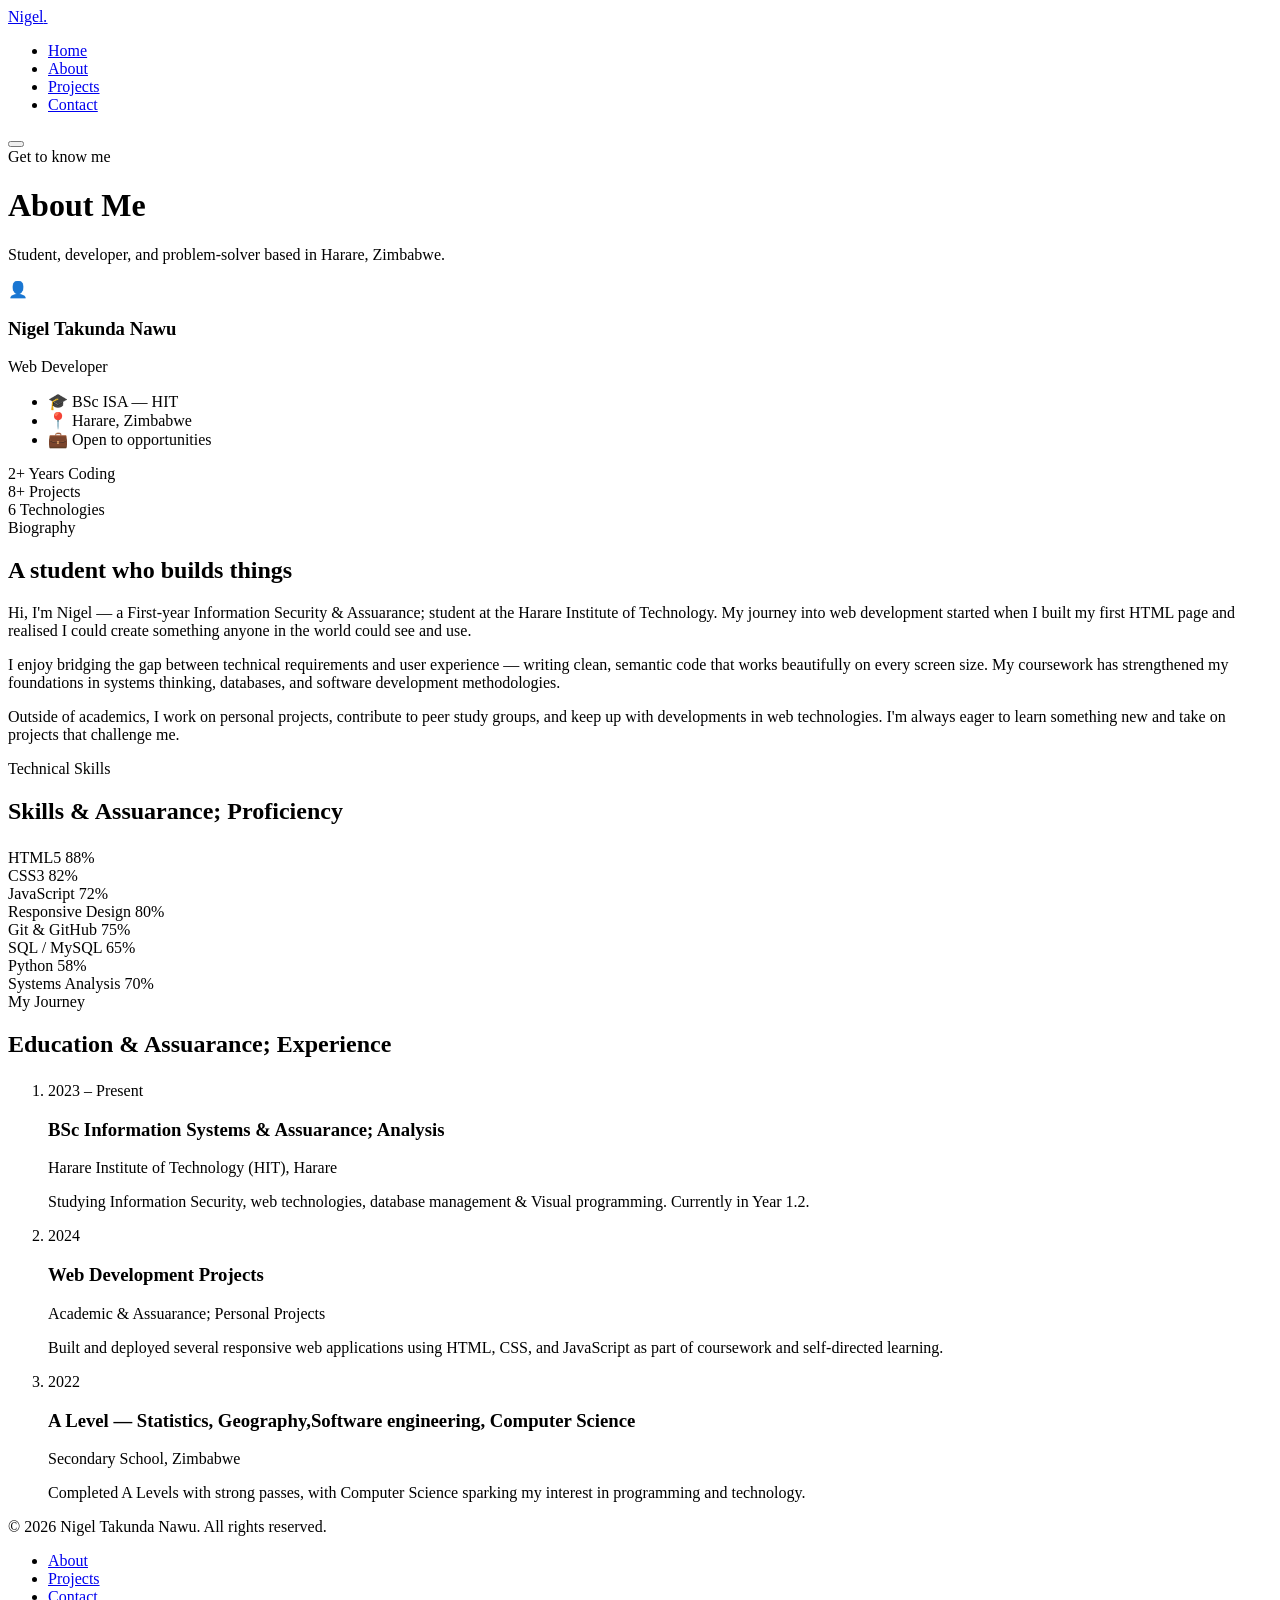
==== about.html @ 2d56179e "Add files via upload" ====
<!DOCTYPE html>
<html lang="en">
<head>
  <meta charset="UTF-8" />
  <meta name="viewport" content="width=device-width, initial-scale=1.0" />
  <meta name="description" content="About Nigel Takunda Nawu — biography, skills, education and experience." />
  <title>About | Nigel Takunda Nawu</title>

  <link rel="preconnect" href="https://fonts.googleapis.com" />
  <link rel="preconnect" href="https://fonts.gstatic.com" crossorigin />
  <link href="https://fonts.googleapis.com/css2?family=Cormorant+Garamond:wght@600;700&family=Mulish:wght@400;600;700;800&family=IBM+Plex+Mono:wght@400;500&display=swap" rel="stylesheet" />

  <!-- External CSS stylesheet -->
  <link rel="stylesheet" href="css/style.css" />
</head>
<body>

  <!-- ===================== NAVIGATION ===================== -->
  <nav class="navbar" id="navbar" aria-label="Main navigation">
    <div class="container">
      <a href="index.html" class="nav-logo">Nigel<em>.</em></a>

      <ul class="nav-links" id="navLinks" role="list">
        <li><a href="index.html">Home</a></li>
        <li><a href="about.html" class="active" aria-current="page">About</a></li>
        <li><a href="projects.html">Projects</a></li>
        <li><a href="contact.html">Contact</a></li>
      </ul>

      <button class="nav-toggle" id="navToggle"
              aria-label="Toggle navigation menu"
              aria-expanded="false"
              aria-controls="navLinks">
        <span></span><span></span><span></span>
      </button>
    </div>
  </nav>

  <!-- ===================== PAGE HEADER ===================== -->
  <header class="page-header" aria-labelledby="about-heading">
    <div class="container">
      <span class="section-label">Get to know me</span>
      <h1 id="about-heading">About Me</h1>
      <p>Student, developer, and problem-solver based in Harare, Zimbabwe.</p>
    </div>
  </header>

  <!-- ===================== ABOUT CONTENT ===================== -->
  <main>
    <section class="section" aria-label="About content">
      <div class="container">
        <div class="about-grid">

          <!-- ---- Sidebar: Profile card + stats ---- -->
          <aside class="about-sidebar">
            <div class="profile-card">
              <!-- Profile photo placeholder -->
              <div class="profile-card-img" aria-label="Nigel Takunda Nawu profile photo">
                <!--
                  TO ADD YOUR PHOTO:
                  <img src="images/nigel.jpg" alt="Nigel Takunda Nawu">
                -->
                👤
              </div>
              <div class="profile-card-body">
                <h3>Nigel Takunda Nawu</h3>
                <p class="profile-role">Web Developer</p>
                <ul class="profile-meta" role="list">
                  <li class="profile-meta-item">
                    <span class="profile-meta-icon" aria-hidden="true">🎓</span>
                    BSc ISA — HIT
                  </li>
                  <li class="profile-meta-item">
                    <span class="profile-meta-icon" aria-hidden="true">📍</span>
                    Harare, Zimbabwe
                  </li>
                  <li class="profile-meta-item">
                    <span class="profile-meta-icon" aria-hidden="true">💼</span>
                    Open to opportunities
                  </li>
                </ul>
              </div>
            </div>

            <!-- Quick stats -->
            <div class="about-stats">
              <div class="stat-card">
                <span class="stat-number">2+</span>
                <span class="stat-label">Years Coding</span>
              </div>
              <div class="stat-card">
                <span class="stat-number">8+</span>
                <span class="stat-label">Projects</span>
              </div>
              <div class="stat-card">
                <span class="stat-number">6</span>
                <span class="stat-label">Technologies</span>
              </div>
            </div>
          </aside>

          <!-- ---- Main content: Bio + Skills + Timeline ---- -->
          <div class="about-main">

            <!-- Biography -->
            <section aria-labelledby="bio-heading">
              <span class="section-label">Biography</span>
              <h2 id="bio-heading">A student who builds things</h2>
              <div class="about-bio" style="margin-top:1rem;">
                <!-- Replace with your real biography -->
                <p>
                  Hi, I'm Nigel — a First-year Information Security & Assuarance;  student at
                  the Harare Institute of Technology. My journey into web development started
                  when I built my first HTML page and realised I could create something anyone
                  in the world could see and use.
                </p>
                <p>
                  I enjoy bridging the gap between technical requirements and user experience —
                  writing clean, semantic code that works beautifully on every screen size.
                  My coursework has strengthened my foundations in systems thinking, databases,
                  and software development methodologies.
                </p>
                <p>
                  Outside of academics, I work on personal projects, contribute to peer
                  study groups, and keep up with developments in web technologies. I'm
                  always eager to learn something new and take on projects that challenge me.
                </p>
              </div>
            </section>

            <!-- Skills -->
            <section class="skills-wrap" aria-labelledby="skills-heading">
              <span class="section-label">Technical Skills</span>
              <h2 id="skills-heading">Skills & Assuarance; Proficiency</h2>

              <!-- Skills rendered by JavaScript -->
              <div class="skills-grid" id="skillsGrid" style="margin-top:1.5rem;"></div>
            </section>

            <!-- Timeline -->
            <section class="timeline-section" aria-labelledby="timeline-heading">
              <span class="section-label">My Journey</span>
              <h2 id="timeline-heading">Education & Assuarance; Experience</h2>

              <ol class="timeline" role="list" style="margin-top:1.5rem;">

                <li class="timeline-item">
                  <time class="t-date" datetime="2023">2023 – Present</time>
                  <h3 class="t-title">BSc Information Systems & Assuarance; Analysis</h3>
                  <p class="t-org">Harare Institute of Technology (HIT), Harare</p>
                  <p class="t-desc">
                    Studying Information Security, web technologies, database management & Visual
                    programming. Currently in Year 1.2.
                  </p>
                </li>

                <li class="timeline-item">
                  <time class="t-date" datetime="2024">2024</time>
                  <h3 class="t-title">Web Development Projects</h3>
                  <p class="t-org">Academic & Assuarance; Personal Projects</p>
                  <p class="t-desc">
                    Built and deployed several responsive web applications using HTML,
                    CSS, and JavaScript as part of coursework and self-directed learning.
                  </p>
                </li>

                <li class="timeline-item">
                  <time class="t-date" datetime="2022">2022</time>
                  <h3 class="t-title">A Level — Statistics, Geography,Software engineering, Computer Science</h3>
                  <p class="t-org">Secondary School, Zimbabwe</p>
                  <p class="t-desc">
                    Completed A Levels with strong passes, with Computer Science sparking
                    my interest in programming and technology.
                  </p>
                </li>

              </ol>
            </section>

          </div><!-- /about-main -->
        </div>
      </div>
    </section>
  </main>

  <!-- ===================== FOOTER ===================== -->
  <footer class="footer" role="contentinfo">
    <div class="container">
      <div class="footer-inner">
        <p>© <span id="year"></span> Nigel Takunda Nawu. All rights reserved.</p>
        <nav aria-label="Footer navigation">
          <ul class="nav-links" role="list">
            <li><a href="about.html">About</a></li>
            <li><a href="projects.html">Projects</a></li>
            <li><a href="contact.html">Contact</a></li>
          </ul>
        </nav>
      </div>
    </div>
  </footer>

  <!-- ===================== JAVASCRIPT ===================== -->
  <script>
    document.getElementById('year').textContent = new Date().getFullYear();

    // Navbar scroll shadow
    const navbar = document.getElementById('navbar');
    window.addEventListener('scroll', () => {
      navbar.classList.toggle('scrolled', window.scrollY > 10);
    });

    // Mobile nav
    const toggle = document.getElementById('navToggle');
    const navLinks = document.getElementById('navLinks');
    toggle.addEventListener('click', () => {
      const open = navLinks.classList.toggle('open');
      toggle.setAttribute('aria-expanded', open);
    });
    navLinks.querySelectorAll('a').forEach(a => {
      a.addEventListener('click', () => {
        navLinks.classList.remove('open');
        toggle.setAttribute('aria-expanded', 'false');
      });
    });

    // ---- Skills data — edit name/level to match your real skills ----
    const skills = [
      { name: 'HTML5',          level: 88 },
      { name: 'CSS3',           level: 82 },
      { name: 'JavaScript',     level: 72 },
      { name: 'Responsive Design', level: 80 },
      { name: 'Git & GitHub',   level: 75 },
      { name: 'SQL / MySQL',    level: 65 },
      { name: 'Python',         level: 58 },
      { name: 'Systems Analysis', level: 70 },
    ];

    // Render skill bars into the grid
    const grid = document.getElementById('skillsGrid');
    skills.forEach(s => {
      const el = document.createElement('div');
      el.className = 'skill-item';
      el.innerHTML = `
        <div class="skill-header">
          <span>${s.name}</span>
          <span class="skill-pct">${s.level}%</span>
        </div>
        <div class="skill-bar"
             role="progressbar"
             aria-valuenow="${s.level}"
             aria-valuemin="0"
             aria-valuemax="100"
             aria-label="${s.name} proficiency ${s.level}%">
          <div class="skill-fill" data-width="${s.level}%"></div>
        </div>
      `;
      grid.appendChild(el);
    });

    // Animate bars when they scroll into view
    const observer = new IntersectionObserver(entries => {
      entries.forEach(entry => {
        if (entry.isIntersecting) {
          entry.target.querySelectorAll('.skill-fill').forEach(bar => {
            bar.style.width = bar.dataset.width;
          });
          observer.unobserve(entry.target);
        }
      });
    }, { threshold: 0.3 });

    observer.observe(grid);
  </script>

</body>
</html>
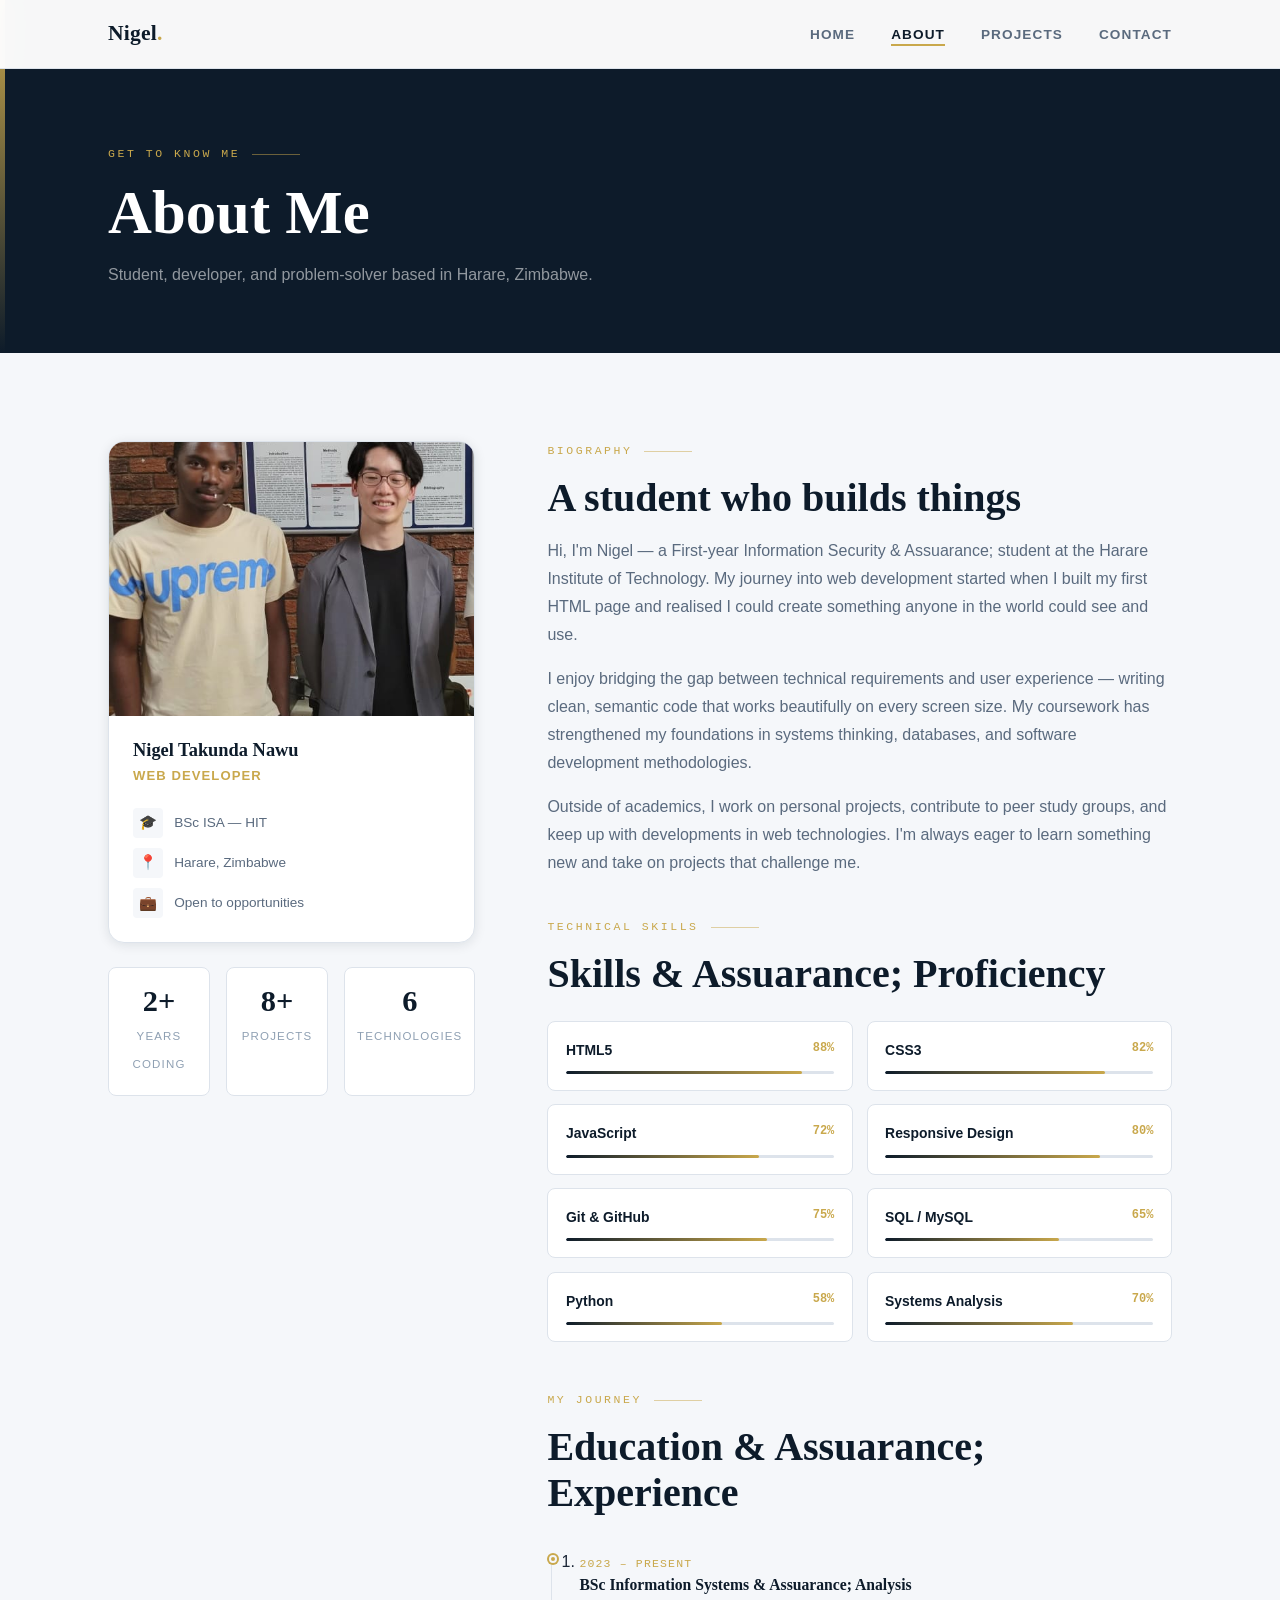
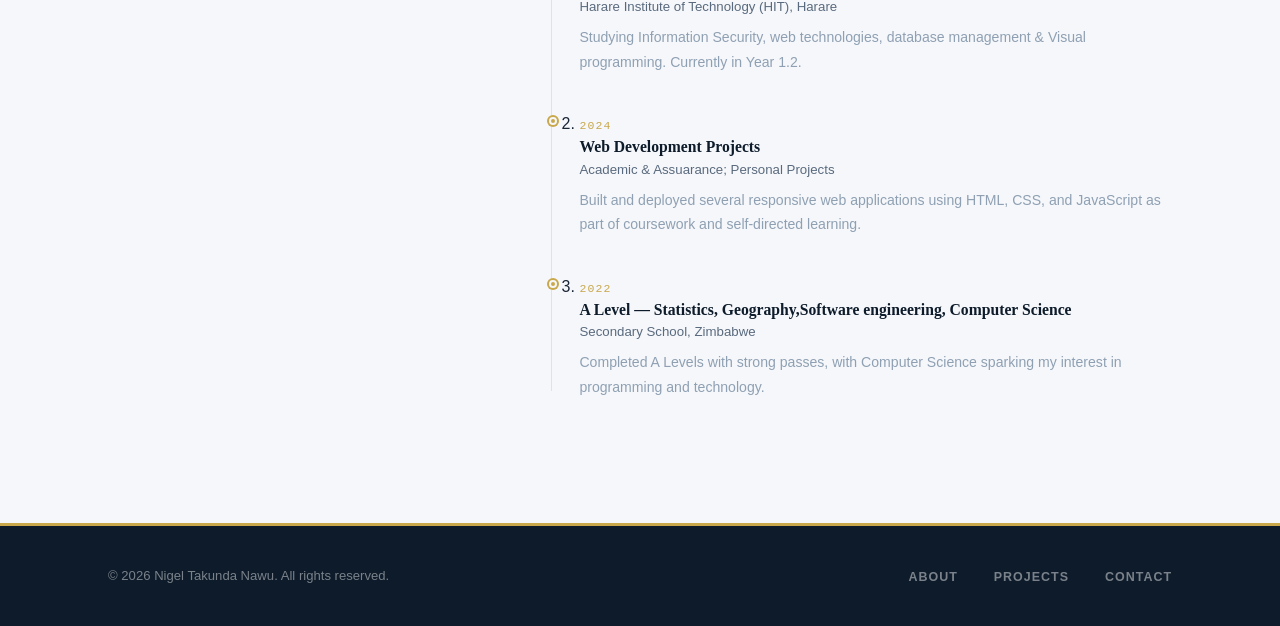
==== commit 4416a2ee: "Update about.html" ====
--- a/about.html
+++ b/about.html
@@ -57,10 +57,8 @@
               <!-- Profile photo placeholder -->
               <div class="profile-card-img" aria-label="Nigel Takunda Nawu profile photo">
                 <!--
-                  TO ADD YOUR PHOTO:
-                  <img src="images/nigel.jpg" alt="Nigel Takunda Nawu">
-                -->
-                👤
+                  TO ADD YOUR PHOTO: -->
+                  <img src="images/project1.jpg" alt="Nigel Takunda Nawu">
               </div>
               <div class="profile-card-body">
                 <h3>Nigel Takunda Nawu</h3>
--- a/css/style.css
+++ b/css/style.css
@@ -0,0 +1,850 @@
+/* ============================================================
+   PORTFOLIO — Nigel Takunda Nawu
+   Author: Nigel Takunda Nawu
+   Description: External stylesheet — Professional & Corporate
+   ============================================================ */
+
+/* ---------- CSS Custom Properties ---------- */
+:root {
+  /* Colour palette: navy, white, gold accent — trustworthy & polished */
+  --clr-navy:        #0d1b2a;
+  --clr-navy-mid:    #1b2d42;
+  --clr-navy-light:  #253d56;
+  --clr-gold:        #c9a84c;
+  --clr-gold-light:  #e0bf7a;
+  --clr-white:       #ffffff;
+  --clr-off-white:   #f5f7fa;
+  --clr-text:        #1a2536;
+  --clr-muted:       #5a6a7e;
+  --clr-dim:         #8fa0b3;
+  --clr-border:      #dde3eb;
+  --clr-surface:     #ffffff;
+
+  /* Typography */
+  --font-serif:  'Cormorant Garamond', Georgia, serif;
+  --font-sans:   'Mulish', sans-serif;
+  --font-mono:   'IBM Plex Mono', 'Courier New', monospace;
+
+  /* Spacing & shape */
+  --radius-sm:  4px;
+  --radius-md:  8px;
+  --radius-lg:  16px;
+  --max-width:  1120px;
+
+  /* Transitions */
+  --ease: 0.28s cubic-bezier(0.4, 0, 0.2, 1);
+
+  /* Shadows */
+  --shadow-xs:  0 1px 4px rgba(13,27,42,0.08);
+  --shadow-sm:  0 2px 12px rgba(13,27,42,0.10);
+  --shadow-md:  0 6px 28px rgba(13,27,42,0.13);
+  --shadow-lg:  0 16px 48px rgba(13,27,42,0.16);
+}
+
+/* ---------- Reset ---------- */
+*, *::before, *::after { box-sizing: border-box; margin: 0; padding: 0; }
+html { scroll-behavior: smooth; font-size: 16px; }
+body {
+  font-family: var(--font-sans);
+  color: var(--clr-text);
+  background: var(--clr-off-white);
+  line-height: 1.75;
+  overflow-x: hidden;
+}
+img { max-width: 100%; display: block; }
+a { color: var(--clr-navy); text-decoration: none; transition: color var(--ease); }
+a:hover { color: var(--clr-gold); }
+ul { list-style: none; }
+abbr[title] { text-decoration: none; }
+
+/* ---------- Typography ---------- */
+h1, h2, h3, h4 {
+  font-family: var(--font-serif);
+  line-height: 1.15;
+  color: var(--clr-navy);
+  font-weight: 600;
+}
+h1 { font-size: clamp(2.2rem, 5vw, 3.8rem); }
+h2 { font-size: clamp(1.7rem, 3.5vw, 2.5rem); }
+h3 { font-size: clamp(1.15rem, 2vw, 1.45rem); }
+p  { color: var(--clr-muted); }
+
+/* ---------- Layout ---------- */
+.container {
+  width: 100%;
+  max-width: var(--max-width);
+  margin: 0 auto;
+  padding: 0 1.75rem;
+}
+.section { padding: 5.5rem 0; }
+
+/* Divider line accent */
+.section-label {
+  font-family: var(--font-mono);
+  font-size: 0.72rem;
+  text-transform: uppercase;
+  letter-spacing: 0.22em;
+  color: var(--clr-gold);
+  display: flex;
+  align-items: center;
+  gap: 0.75rem;
+  margin-bottom: 0.85rem;
+}
+.section-label::after {
+  content: '';
+  flex: 1;
+  max-width: 48px;
+  height: 1px;
+  background: var(--clr-gold);
+  opacity: 0.5;
+}
+.section-subtitle { max-width: 560px; margin-bottom: 3rem; }
+
+/* ---------- Buttons ---------- */
+.btn {
+  display: inline-flex;
+  align-items: center;
+  gap: 0.5rem;
+  padding: 0.7rem 1.75rem;
+  border-radius: var(--radius-sm);
+  font-family: var(--font-sans);
+  font-size: 0.88rem;
+  font-weight: 700;
+  letter-spacing: 0.05em;
+  text-transform: uppercase;
+  cursor: pointer;
+  transition: all var(--ease);
+  border: none;
+}
+.btn-primary {
+  background: var(--clr-navy);
+  color: var(--clr-white);
+  box-shadow: var(--shadow-sm);
+}
+.btn-primary:hover {
+  background: var(--clr-navy-mid);
+  color: var(--clr-gold-light);
+  transform: translateY(-2px);
+  box-shadow: var(--shadow-md);
+}
+.btn-outline {
+  background: transparent;
+  color: var(--clr-navy);
+  border: 1.5px solid var(--clr-navy);
+}
+.btn-outline:hover {
+  background: var(--clr-navy);
+  color: var(--clr-white);
+  transform: translateY(-2px);
+}
+
+/* ---------- Navigation ---------- */
+.navbar {
+  position: fixed;
+  top: 0; left: 0; right: 0;
+  z-index: 1000;
+  background: rgba(255,255,255,0.97);
+  border-bottom: 1px solid var(--clr-border);
+  backdrop-filter: blur(10px);
+  -webkit-backdrop-filter: blur(10px);
+  transition: box-shadow var(--ease);
+}
+.navbar.scrolled { box-shadow: var(--shadow-sm); }
+.navbar .container {
+  display: flex;
+  align-items: center;
+  justify-content: space-between;
+  height: 68px;
+}
+
+/* Logo */
+.nav-logo {
+  font-family: var(--font-serif);
+  font-size: 1.35rem;
+  font-weight: 700;
+  color: var(--clr-navy);
+  text-decoration: none;
+  letter-spacing: 0.01em;
+}
+.nav-logo em {
+  font-style: normal;
+  color: var(--clr-gold);
+}
+
+/* Links */
+.nav-links {
+  display: flex;
+  align-items: center;
+  gap: 2.25rem;
+}
+.nav-links a {
+  font-size: 0.85rem;
+  font-weight: 700;
+  text-transform: uppercase;
+  letter-spacing: 0.08em;
+  color: var(--clr-muted);
+  transition: color var(--ease);
+  position: relative;
+  padding-bottom: 2px;
+}
+.nav-links a::after {
+  content: '';
+  position: absolute;
+  bottom: -2px; left: 0;
+  width: 0; height: 2px;
+  background: var(--clr-gold);
+  transition: width var(--ease);
+}
+.nav-links a:hover,
+.nav-links a.active { color: var(--clr-navy); }
+.nav-links a:hover::after,
+.nav-links a.active::after { width: 100%; }
+
+/* Hamburger */
+.nav-toggle {
+  display: none;
+  flex-direction: column;
+  gap: 5px;
+  background: none;
+  border: none;
+  cursor: pointer;
+  padding: 4px;
+}
+.nav-toggle span {
+  display: block;
+  width: 22px; height: 2px;
+  background: var(--clr-navy);
+  border-radius: 2px;
+  transition: all var(--ease);
+}
+
+/* ---------- Hero ---------- */
+.hero {
+  min-height: 100vh;
+  background: var(--clr-navy);
+  display: flex;
+  align-items: center;
+  padding-top: 68px;
+  position: relative;
+  overflow: hidden;
+}
+
+/* Subtle diagonal stripe texture */
+.hero::before {
+  content: '';
+  position: absolute;
+  inset: 0;
+  background-image: repeating-linear-gradient(
+    -45deg,
+    transparent,
+    transparent 60px,
+    rgba(255,255,255,0.015) 60px,
+    rgba(255,255,255,0.015) 61px
+  );
+  pointer-events: none;
+}
+
+/* Gold vertical accent bar */
+.hero::after {
+  content: '';
+  position: absolute;
+  left: 0; top: 0; bottom: 0;
+  width: 5px;
+  background: linear-gradient(to bottom, var(--clr-gold), transparent);
+}
+
+.hero-inner {
+  display: grid;
+  grid-template-columns: 1.1fr 1fr;
+  gap: 5rem;
+  align-items: center;
+  padding: 5rem 0;
+  position: relative;
+  z-index: 1;
+}
+
+.hero-text { animation: fadeUp 0.7s ease both; }
+
+.hero-eyebrow {
+  font-family: var(--font-mono);
+  font-size: 0.78rem;
+  text-transform: uppercase;
+  letter-spacing: 0.2em;
+  color: var(--clr-gold);
+  display: block;
+  margin-bottom: 1.25rem;
+}
+
+.hero-name {
+  color: var(--clr-white);
+  margin-bottom: 0.5rem;
+}
+
+.hero-title {
+  font-family: var(--font-sans);
+  font-size: clamp(0.95rem, 1.8vw, 1.15rem);
+  font-weight: 400;
+  color: var(--clr-dim);
+  margin-bottom: 1.75rem;
+  letter-spacing: 0.02em;
+}
+
+.hero-intro {
+  color: rgba(255,255,255,0.65);
+  font-size: 1.05rem;
+  max-width: 480px;
+  margin-bottom: 2.5rem;
+  line-height: 1.8;
+}
+
+.hero-cta {
+  display: flex;
+  gap: 1rem;
+  flex-wrap: wrap;
+}
+
+/* Avatar column */
+.hero-avatar {
+  display: flex;
+  justify-content: center;
+  animation: fadeIn 0.9s ease 0.2s both;
+}
+
+.avatar-frame {
+  position: relative;
+  width: 280px;
+  height: 280px;
+}
+
+/* Gold border frame — offset */
+.avatar-frame::before {
+  content: '';
+  position: absolute;
+  inset: -10px;
+  border: 2px solid var(--clr-gold);
+  opacity: 0.35;
+  border-radius: var(--radius-md);
+}
+
+.avatar-photo {
+  width: 280px;
+  height: 280px;
+  border-radius: var(--radius-md);
+  background: var(--clr-navy-light);
+  border: 1px solid rgba(201,168,76,0.3);
+  display: flex;
+  flex-direction: column;
+  align-items: center;
+  justify-content: center;
+  gap: 0.5rem;
+  overflow: hidden;
+}
+
+.avatar-photo img {
+  width: 100%; height: 100%;
+  object-fit: cover;
+}
+
+.avatar-photo-placeholder {
+  font-size: 5rem;
+  display: flex;
+  flex-direction: column;
+  align-items: center;
+  gap: 0.4rem;
+}
+
+.avatar-photo-placeholder span {
+  font-family: var(--font-mono);
+  font-size: 0.65rem;
+  color: rgba(255,255,255,0.3);
+  letter-spacing: 0.1em;
+}
+
+/* Credential badge */
+.hero-credential {
+  position: absolute;
+  bottom: -18px;
+  left: -18px;
+  background: var(--clr-gold);
+  color: var(--clr-navy);
+  border-radius: var(--radius-md);
+  padding: 0.65rem 1rem;
+  font-size: 0.75rem;
+  font-weight: 700;
+  font-family: var(--font-sans);
+  box-shadow: var(--shadow-md);
+  white-space: nowrap;
+}
+
+/* ---------- Page Header (inner pages) ---------- */
+.page-header {
+  background: var(--clr-navy);
+  padding: 9rem 0 4rem;
+  position: relative;
+  overflow: hidden;
+}
+.page-header::after {
+  content: '';
+  position: absolute;
+  left: 0; top: 0; bottom: 0;
+  width: 5px;
+  background: linear-gradient(to bottom, var(--clr-gold), transparent);
+}
+.page-header h1 { color: var(--clr-white); }
+.page-header .section-label { color: var(--clr-gold); }
+.page-header p { color: rgba(255,255,255,0.55); max-width: 520px; margin-top: 0.85rem; }
+
+/* ---------- About ---------- */
+.about-grid {
+  display: grid;
+  grid-template-columns: 1fr 1.7fr;
+  gap: 4.5rem;
+  align-items: start;
+}
+
+.about-sidebar { position: sticky; top: 88px; }
+
+.profile-card {
+  background: var(--clr-surface);
+  border: 1px solid var(--clr-border);
+  border-radius: var(--radius-lg);
+  overflow: hidden;
+  box-shadow: var(--shadow-sm);
+}
+
+.profile-card-img {
+  aspect-ratio: 4/3;
+  background: var(--clr-navy-light);
+  display: flex;
+  align-items: center;
+  justify-content: center;
+  font-size: 5rem;
+}
+
+.profile-card-img img { width: 100%; height: 100%; object-fit: cover; }
+
+.profile-card-body { padding: 1.5rem; }
+.profile-card-body h3 {
+  font-size: 1.15rem;
+  margin-bottom: 0.2rem;
+}
+.profile-card-body .profile-role {
+  font-size: 0.82rem;
+  color: var(--clr-gold);
+  font-weight: 700;
+  text-transform: uppercase;
+  letter-spacing: 0.08em;
+  margin-bottom: 1.25rem;
+}
+
+.profile-meta { display: flex; flex-direction: column; gap: 0.65rem; }
+.profile-meta-item {
+  display: flex;
+  align-items: center;
+  gap: 0.7rem;
+  font-size: 0.85rem;
+  color: var(--clr-muted);
+}
+.profile-meta-icon {
+  width: 30px; height: 30px;
+  background: var(--clr-off-white);
+  border-radius: var(--radius-sm);
+  display: flex; align-items: center; justify-content: center;
+  font-size: 0.9rem;
+  flex-shrink: 0;
+}
+
+/* Stats row */
+.about-stats {
+  display: grid;
+  grid-template-columns: repeat(3, 1fr);
+  gap: 1rem;
+  margin-top: 1.5rem;
+}
+.stat-card {
+  background: var(--clr-surface);
+  border: 1px solid var(--clr-border);
+  border-radius: var(--radius-md);
+  padding: 1.1rem 0.75rem;
+  text-align: center;
+}
+.stat-number {
+  font-family: var(--font-serif);
+  font-size: 1.9rem;
+  font-weight: 700;
+  color: var(--clr-navy);
+  display: block;
+  line-height: 1;
+  margin-bottom: 0.3rem;
+}
+.stat-label {
+  font-size: 0.72rem;
+  color: var(--clr-dim);
+  text-transform: uppercase;
+  letter-spacing: 0.1em;
+}
+
+/* Bio */
+.about-bio p { margin-bottom: 1rem; font-size: 1rem; }
+.about-bio p:last-child { margin-bottom: 0; }
+
+/* Skills */
+.skills-wrap { margin: 2.5rem 0; }
+
+.skills-grid {
+  display: grid;
+  grid-template-columns: 1fr 1fr;
+  gap: 0.85rem;
+}
+.skill-item {
+  background: var(--clr-surface);
+  border: 1px solid var(--clr-border);
+  border-radius: var(--radius-md);
+  padding: 1rem 1.1rem;
+}
+.skill-header {
+  display: flex;
+  justify-content: space-between;
+  font-size: 0.87rem;
+  font-weight: 700;
+  color: var(--clr-navy);
+  margin-bottom: 0.55rem;
+}
+.skill-pct {
+  font-family: var(--font-mono);
+  font-size: 0.75rem;
+  color: var(--clr-gold);
+}
+.skill-bar {
+  height: 3px;
+  background: var(--clr-border);
+  border-radius: 2px;
+  overflow: hidden;
+}
+.skill-fill {
+  height: 100%;
+  border-radius: 2px;
+  background: linear-gradient(90deg, var(--clr-navy), var(--clr-gold));
+  width: 0%;
+  transition: width 1.1s cubic-bezier(0.4, 0, 0.2, 1) 0.2s;
+}
+
+/* Timeline */
+.timeline-section { margin-top: 3rem; }
+.timeline-section h2 { margin-bottom: 2rem; }
+
+.timeline { position: relative; padding-left: 2rem; }
+.timeline::before {
+  content: '';
+  position: absolute;
+  left: 4px; top: 8px; bottom: 8px;
+  width: 1px;
+  background: var(--clr-border);
+}
+.timeline-item { position: relative; margin-bottom: 2.25rem; }
+.timeline-item::before {
+  content: '';
+  position: absolute;
+  left: -1.9rem; top: 7px;
+  width: 8px; height: 8px;
+  border-radius: 50%;
+  background: var(--clr-gold);
+  border: 2px solid var(--clr-off-white);
+  box-shadow: 0 0 0 2px var(--clr-gold);
+}
+.t-date {
+  font-family: var(--font-mono);
+  font-size: 0.72rem;
+  color: var(--clr-gold);
+  letter-spacing: 0.1em;
+  text-transform: uppercase;
+  margin-bottom: 0.2rem;
+}
+.t-title {
+  font-weight: 700;
+  font-size: 0.98rem;
+  color: var(--clr-navy);
+  margin-bottom: 0.1rem;
+}
+.t-org {
+  font-size: 0.83rem;
+  color: var(--clr-muted);
+  margin-bottom: 0.4rem;
+}
+.t-desc { font-size: 0.88rem; color: var(--clr-dim); }
+
+/* ---------- Projects ---------- */
+/* CSS Grid layout — fulfils brief requirement */
+.projects-grid {
+  display: grid;
+  grid-template-columns: repeat(3, 1fr);
+  gap: 1.5rem;
+}
+.project-card {
+  background: var(--clr-surface);
+  border: 1px solid var(--clr-border);
+  border-radius: var(--radius-lg);
+  overflow: hidden;
+  display: flex;
+  flex-direction: column;
+  transition: transform var(--ease), box-shadow var(--ease), border-color var(--ease);
+}
+.project-card:hover {
+  transform: translateY(-5px);
+  box-shadow: var(--shadow-md);
+  border-color: var(--clr-gold);
+}
+.project-thumb {
+  aspect-ratio: 16/9;
+  background: linear-gradient(135deg, var(--clr-navy-mid), var(--clr-navy-light));
+  display: flex;
+  align-items: center;
+  justify-content: center;
+  font-size: 2.8rem;
+  color: rgba(255,255,255,0.7);
+  overflow: hidden;
+}
+.project-thumb img { width: 100%; height: 100%; object-fit: cover; }
+.project-body {
+  padding: 1.4rem;
+  flex: 1;
+  display: flex;
+  flex-direction: column;
+}
+.project-tags {
+  display: flex;
+  flex-wrap: wrap;
+  gap: 0.35rem;
+  margin-bottom: 0.8rem;
+}
+.tag {
+  font-family: var(--font-mono);
+  font-size: 0.67rem;
+  padding: 0.18rem 0.55rem;
+  border-radius: 3px;
+  background: var(--clr-off-white);
+  color: var(--clr-navy);
+  border: 1px solid var(--clr-border);
+  text-transform: uppercase;
+  letter-spacing: 0.05em;
+}
+.project-title {
+  font-size: 1.05rem;
+  margin-bottom: 0.5rem;
+  color: var(--clr-navy);
+}
+.project-desc {
+  font-size: 0.88rem;
+  color: var(--clr-muted);
+  flex: 1;
+  margin-bottom: 1.4rem;
+  line-height: 1.65;
+}
+.project-links { display: flex; gap: 0.85rem; }
+.project-link {
+  display: inline-flex;
+  align-items: center;
+  gap: 0.35rem;
+  font-size: 0.82rem;
+  font-weight: 700;
+  color: var(--clr-muted);
+  text-transform: uppercase;
+  letter-spacing: 0.06em;
+  transition: color var(--ease);
+}
+.project-link:hover { color: var(--clr-navy); }
+.project-link svg { width: 14px; height: 14px; }
+
+/* ---------- Contact ---------- */
+.contact-grid {
+  display: grid;
+  grid-template-columns: 1fr 1.5fr;
+  gap: 4rem;
+  align-items: start;
+}
+.contact-info h3 { margin-bottom: 0.75rem; }
+.contact-info > p { margin-bottom: 2rem; font-size: 0.97rem; }
+
+.contact-list { display: flex; flex-direction: column; gap: 1rem; margin-bottom: 2.5rem; }
+.contact-row {
+  display: flex;
+  align-items: center;
+  gap: 0.9rem;
+  text-decoration: none;
+}
+.contact-icon {
+  width: 42px; height: 42px;
+  border-radius: var(--radius-md);
+  background: var(--clr-off-white);
+  border: 1px solid var(--clr-border);
+  display: flex; align-items: center; justify-content: center;
+  font-size: 1.1rem;
+  flex-shrink: 0;
+  transition: background var(--ease), border-color var(--ease);
+}
+.contact-row:hover .contact-icon { background: var(--clr-navy); border-color: var(--clr-navy); }
+.contact-lbl {
+  font-size: 0.72rem;
+  text-transform: uppercase;
+  letter-spacing: 0.1em;
+  color: var(--clr-dim);
+}
+.contact-val { font-size: 0.93rem; font-weight: 600; color: var(--clr-navy); }
+
+/* Social links */
+.social-row { display: flex; gap: 0.7rem; }
+.social-btn {
+  width: 42px; height: 42px;
+  border-radius: var(--radius-md);
+  background: var(--clr-off-white);
+  border: 1px solid var(--clr-border);
+  display: flex; align-items: center; justify-content: center;
+  font-size: 1rem;
+  text-decoration: none;
+  transition: all var(--ease);
+}
+.social-btn:hover {
+  background: var(--clr-navy);
+  border-color: var(--clr-navy);
+  transform: translateY(-2px);
+  box-shadow: var(--shadow-sm);
+}
+
+/* Form */
+.contact-form {
+  background: var(--clr-surface);
+  border: 1px solid var(--clr-border);
+  border-radius: var(--radius-lg);
+  padding: 2.5rem;
+  box-shadow: var(--shadow-xs);
+}
+.contact-form h3 { margin-bottom: 1.75rem; font-size: 1.2rem; }
+.form-group { margin-bottom: 1.4rem; }
+.form-group label {
+  display: block;
+  font-size: 0.78rem;
+  font-weight: 700;
+  text-transform: uppercase;
+  letter-spacing: 0.1em;
+  color: var(--clr-navy);
+  margin-bottom: 0.45rem;
+}
+.form-group input,
+.form-group textarea {
+  width: 100%;
+  background: var(--clr-off-white);
+  border: 1.5px solid var(--clr-border);
+  border-radius: var(--radius-md);
+  padding: 0.8rem 1rem;
+  color: var(--clr-text);
+  font-family: var(--font-sans);
+  font-size: 0.93rem;
+  outline: none;
+  transition: border-color var(--ease), background var(--ease);
+  -webkit-appearance: none;
+}
+.form-group input::placeholder,
+.form-group textarea::placeholder { color: var(--clr-dim); }
+.form-group input:focus,
+.form-group textarea:focus {
+  border-color: var(--clr-navy);
+  background: #fff;
+}
+/* HTML5 validation visual feedback */
+.form-group input:invalid:not(:placeholder-shown),
+.form-group textarea:invalid:not(:placeholder-shown) { border-color: #c0392b; }
+.form-group input:valid:not(:placeholder-shown) { border-color: #27ae60; }
+
+.form-group textarea { resize: vertical; min-height: 130px; }
+
+/* ---------- Footer ---------- */
+.footer {
+  background: var(--clr-navy);
+  border-top: 3px solid var(--clr-gold);
+  padding: 2.25rem 0;
+}
+.footer-inner {
+  display: flex;
+  align-items: center;
+  justify-content: space-between;
+  flex-wrap: wrap;
+  gap: 1rem;
+}
+.footer p { color: rgba(255,255,255,0.45); font-size: 0.82rem; }
+.footer .nav-links a {
+  color: rgba(255,255,255,0.45);
+  font-size: 0.78rem;
+}
+.footer .nav-links a:hover { color: var(--clr-gold); }
+
+/* ---------- Animations ---------- */
+@keyframes fadeUp {
+  from { opacity: 0; transform: translateY(24px); }
+  to   { opacity: 1; transform: translateY(0); }
+}
+@keyframes fadeIn {
+  from { opacity: 0; }
+  to   { opacity: 1; }
+}
+
+/* ---------- Responsive: Tablet (≤1024px) ---------- */
+@media (max-width: 1024px) {
+  .projects-grid { grid-template-columns: repeat(2, 1fr); }
+  .about-grid { grid-template-columns: 1fr; gap: 2.5rem; }
+  .about-sidebar { position: static; display: flex; gap: 1.5rem; align-items: flex-start; }
+  .profile-card { width: 220px; flex-shrink: 0; }
+  .about-stats { grid-template-columns: repeat(3, 1fr); width: auto; flex: 1; }
+  .contact-grid { grid-template-columns: 1fr; gap: 2.5rem; }
+}
+
+/* ---------- Responsive: Mobile (≤768px) ---------- */
+@media (max-width: 768px) {
+  /* Hamburger nav */
+  .nav-links {
+    display: none;
+    position: absolute;
+    top: 100%; left: 0; right: 0;
+    background: var(--clr-white);
+    border-top: 1px solid var(--clr-border);
+    border-bottom: 1px solid var(--clr-border);
+    flex-direction: column;
+    gap: 0;
+    padding: 0.75rem 0;
+    box-shadow: var(--shadow-sm);
+  }
+  .nav-links.open { display: flex; }
+  .nav-links a {
+    padding: 0.75rem 1.75rem;
+    width: 100%;
+  }
+  .nav-toggle { display: flex; }
+
+  /* Hero stacked */
+  .hero-inner {
+    grid-template-columns: 1fr;
+    text-align: center;
+    gap: 3rem;
+    padding: 3.5rem 0;
+  }
+  .hero-intro { margin: 0 auto 2.5rem; }
+  .hero-cta { justify-content: center; }
+  .hero-avatar { order: -1; }
+  .avatar-frame, .avatar-photo { width: 200px; height: 200px; }
+  .hero-credential { left: 50%; transform: translateX(-50%); bottom: -22px; }
+
+  /* Sections */
+  .section { padding: 3.5rem 0; }
+  .projects-grid { grid-template-columns: 1fr; }
+  .skills-grid { grid-template-columns: 1fr; }
+
+  /* About sidebar stacked */
+  .about-sidebar { flex-direction: column; align-items: center; }
+  .profile-card { width: 100%; }
+  .about-stats { grid-template-columns: repeat(3, 1fr); width: 100%; }
+
+  /* Footer */
+  .footer-inner { flex-direction: column; text-align: center; }
+  .footer .nav-links { display: flex; position: static; background: none; border: none; flex-direction: row; flex-wrap: wrap; justify-content: center; box-shadow: none; padding: 0; }
+
+  .contact-form { padding: 1.75rem; }
+}
